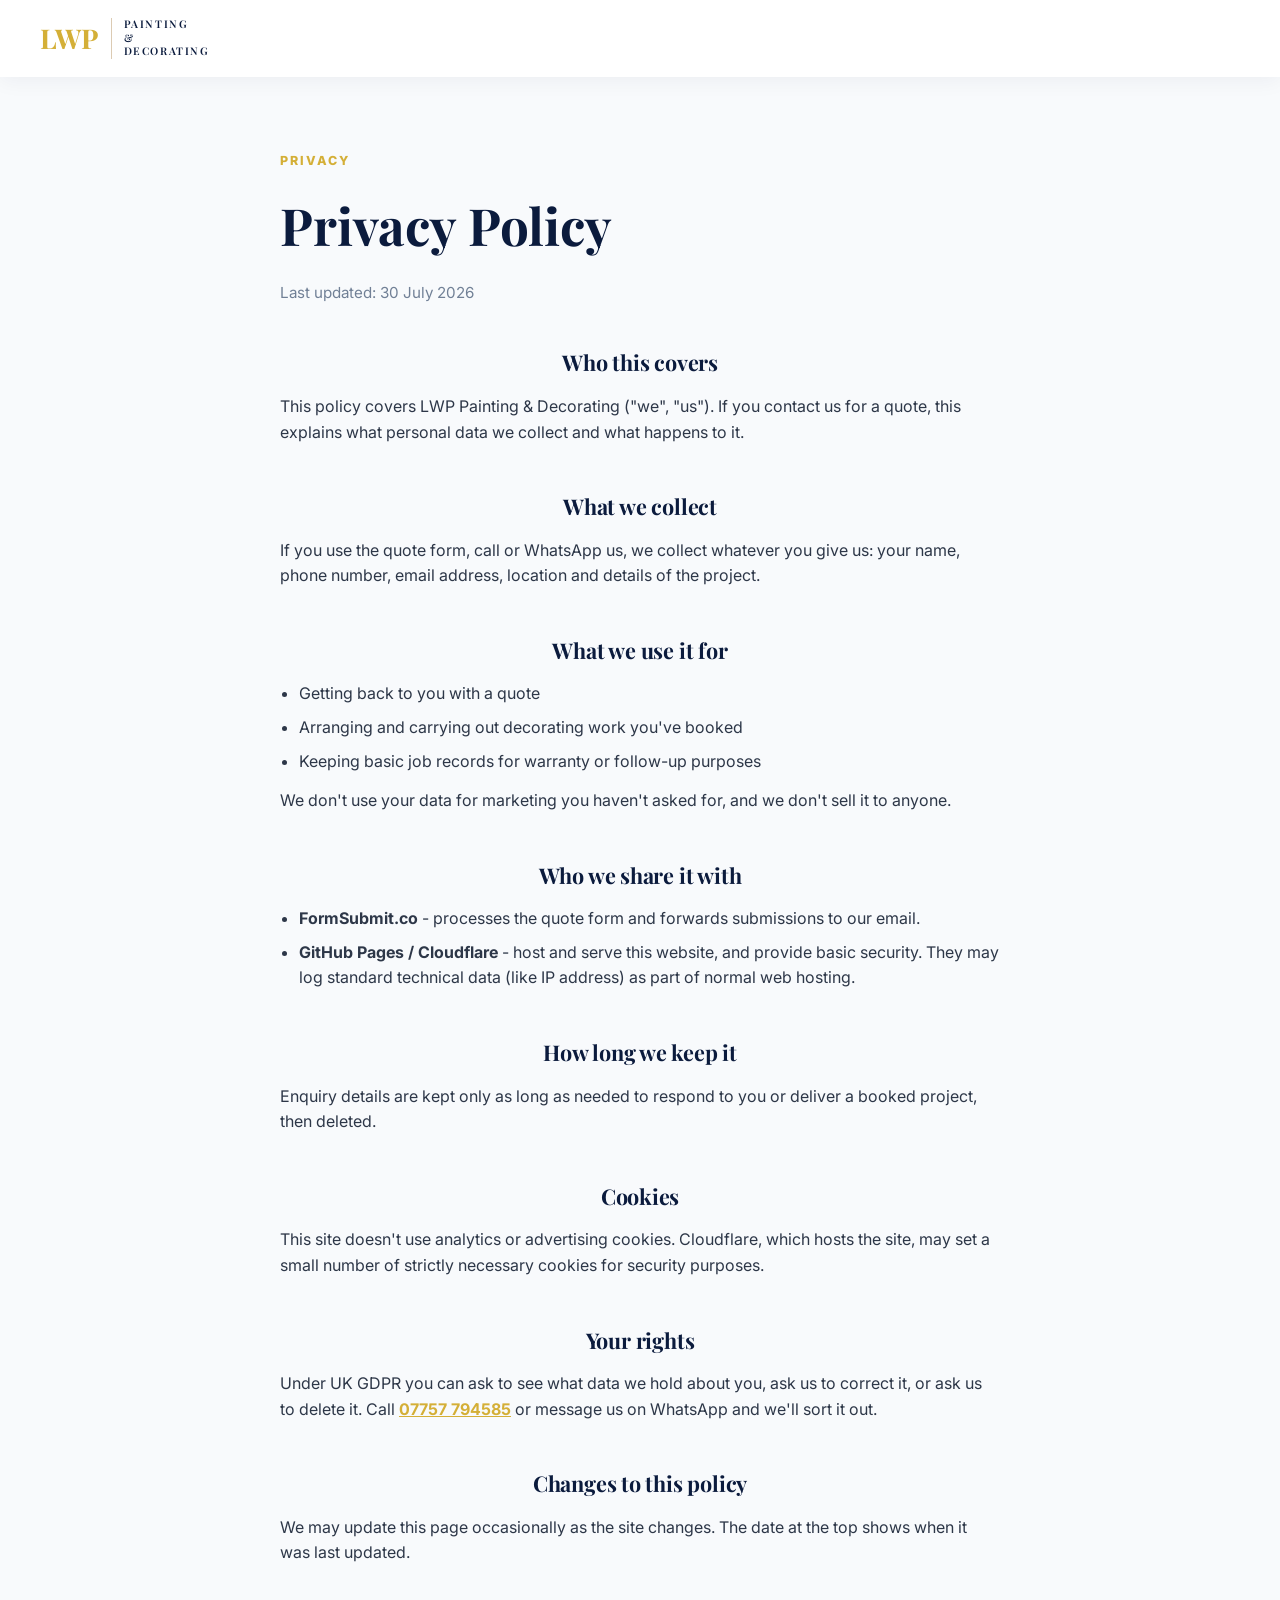
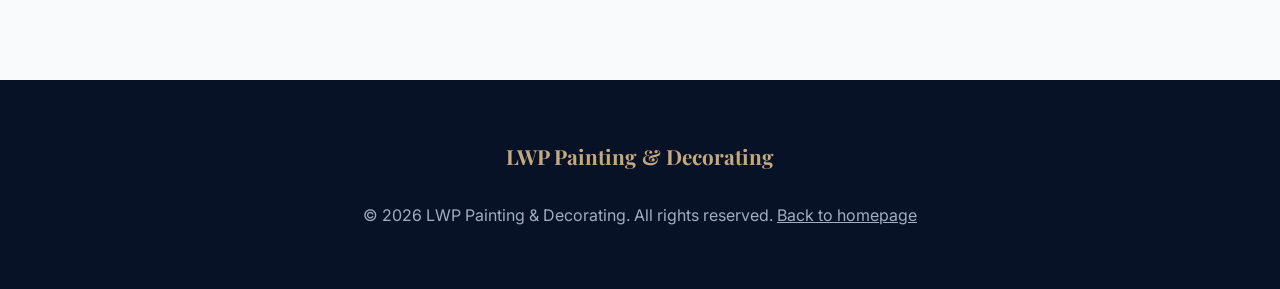
==== privacy-policy.html @ 43632a57 "Add privacy policy, sitemap and robots.txt Adds a privacy policy covering the quote form, linked fro" ====
<!DOCTYPE html>
<html lang="en">
<head>
    <meta charset="UTF-8">
    <meta name="viewport" content="width=device-width, initial-scale=1.0">
    <title>Privacy Policy | LWP Painting & Decorating</title>
    <meta name="description" content="How LWP Painting & Decorating collects, uses and protects your personal data.">
    <meta name="robots" content="index, follow">
    <link rel="preconnect" href="https://fonts.googleapis.com">
    <link rel="preconnect" href="https://fonts.gstatic.com" crossorigin>
    <link href="https://fonts.googleapis.com/css2?family=Playfair+Display:wght@600;700;800&family=Inter:wght@400;500;600;700&display=swap" rel="stylesheet">
    <link rel="stylesheet" href="css/style.css">
    <link rel="icon" type="image/png" href="images/favicon.png">
    <style>
        .policy-wrap {
            max-width: 760px;
            margin: 0 auto;
            padding: 70px 20px 100px;
        }
        .policy-wrap h1 {
            font-family: var(--serif);
            font-size: clamp(2.2rem, 5vw, 3.2rem);
            color: var(--navy);
            font-weight: 700;
        }
        .policy-wrap .updated {
            margin-top: 14px;
            color: var(--muted);
            font-size: .95rem;
        }
        .policy-body { margin-top: 40px; }
        .policy-body h2 {
            font-family: var(--serif);
            margin-top: 44px;
            margin-bottom: 14px;
            font-size: 1.35rem;
            color: var(--navy);
            font-weight: 700;
        }
        .policy-body h2:first-child { margin-top: 0; }
        .policy-body p { color: var(--ink); margin-bottom: 14px; }
        .policy-body ul { margin: 0 0 14px 1.2em; color: var(--ink); }
        .policy-body li { margin-bottom: 8px; }
        .policy-body a { color: var(--gold-bright); font-weight: 700; }
    </style>
</head>
<body>

    <header>
        <a href="/" class="logo" aria-label="LWP Painting & Decorating home">
            <span class="logo-mark">LWP</span>
            <span class="logo-sub">Painting &amp; Decorating</span>
        </a>
    </header>

    <main class="policy-wrap">
        <span class="section-eyebrow">Privacy</span>
        <h1>Privacy Policy</h1>
        <p class="updated">Last updated: 30 July 2026</p>

        <div class="policy-body">
            <h2>Who this covers</h2>
            <p>This policy covers LWP Painting &amp; Decorating ("we", "us"). If you contact us for a quote, this explains what personal data we collect and what happens to it.</p>

            <h2>What we collect</h2>
            <p>If you use the quote form, call or WhatsApp us, we collect whatever you give us: your name, phone number, email address, location and details of the project.</p>

            <h2>What we use it for</h2>
            <ul>
                <li>Getting back to you with a quote</li>
                <li>Arranging and carrying out decorating work you've booked</li>
                <li>Keeping basic job records for warranty or follow-up purposes</li>
            </ul>
            <p>We don't use your data for marketing you haven't asked for, and we don't sell it to anyone.</p>

            <h2>Who we share it with</h2>
            <ul>
                <li><strong>FormSubmit.co</strong> - processes the quote form and forwards submissions to our email.</li>
                <li><strong>GitHub Pages / Cloudflare</strong> - host and serve this website, and provide basic security. They may log standard technical data (like IP address) as part of normal web hosting.</li>
            </ul>

            <h2>How long we keep it</h2>
            <p>Enquiry details are kept only as long as needed to respond to you or deliver a booked project, then deleted.</p>

            <h2>Cookies</h2>
            <p>This site doesn't use analytics or advertising cookies. Cloudflare, which hosts the site, may set a small number of strictly necessary cookies for security purposes.</p>

            <h2>Your rights</h2>
            <p>Under UK GDPR you can ask to see what data we hold about you, ask us to correct it, or ask us to delete it. Call <a href="tel:07757794585">07757 794585</a> or message us on WhatsApp and we'll sort it out.</p>

            <h2>Changes to this policy</h2>
            <p>We may update this page occasionally as the site changes. The date at the top shows when it was last updated.</p>
        </div>
    </main>

    <footer>
        <div class="footer-brand">LWP Painting &amp; Decorating</div>
        <p style="text-align:center; color:#A0AEC0;">&copy; 2026 LWP Painting & Decorating. All rights reserved. <a href="/" style="color:#A0AEC0;">Back to homepage</a></p>
    </footer>

</body>
</html>
---- css/style.css ----
/* --- 0. BRAND TOKENS --- */
:root {
    --navy: #0B1B3D;
    --navy-deep: #071227;
    --gold: #C5A880;
    --gold-bright: #D4AF37;
    --paper: #F8FAFC;
    --ink: #2D3748;
    --muted: #718096;
    --line: #E2E8F0;
    --serif: 'Playfair Display', Georgia, 'Times New Roman', serif;
    --sans: 'Inter', -apple-system, BlinkMacSystemFont, "Segoe UI", Roboto, Helvetica, Arial, sans-serif;
}

/* --- 1. BASE STYLES & RESET --- */
* {
    margin: 0;
    padding: 0;
    box-sizing: border-box;
}

html {
    scroll-behavior: smooth;
    font-family: var(--sans);
    color: var(--ink);
    line-height: 1.6;
}

body {
    background-color: var(--paper);
    overflow-x: hidden; /* Prevents awkward side-scrolling on mobile */
}

section {
    padding: 80px 20px;
    max-width: 1200px;
    margin: 0 auto;
}

h2 {
    font-family: var(--serif);
    font-size: 2.6rem;
    color: var(--navy);
    text-align: center;
    font-weight: 700;
    letter-spacing: -0.01em;
}

.section-head {
    text-align: center;
    max-width: 720px;
    margin: 0 auto 44px;
}

.section-eyebrow {
    display: inline-block;
    font-family: var(--sans);
    font-size: 0.78rem;
    font-weight: 800;
    letter-spacing: 0.16em;
    text-transform: uppercase;
    color: var(--gold-bright);
    margin-bottom: 14px;
}

.section-head p {
    margin-top: 18px;
    color: var(--muted);
    font-size: 1.08rem;
}

/* Thin gold rule with a centered diamond, echoing the LWP brand mark */
.ornament {
    display: flex;
    align-items: center;
    justify-content: center;
    gap: 12px;
    width: 200px;
    margin: 18px auto 0;
}

.ornament::before,
.ornament::after {
    content: "";
    flex: 1;
    height: 1px;
    background: rgba(197, 168, 128, 0.55);
}

.ornament-diamond {
    width: 6px;
    height: 6px;
    background: var(--gold-bright);
    transform: rotate(45deg);
    flex: none;
}

.ornament.on-dark::before,
.ornament.on-dark::after {
    background: rgba(197, 168, 128, 0.4);
}

/* --- 2. HEADER & NAVIGATION --- */
header {
    background: #ffffff;
    padding: 18px 40px;
    display: flex;
    justify-content: space-between;
    align-items: center;
    position: sticky;       /* Kept sticky for all screen sizes */
    top: 0;
    z-index: 1000;
    box-shadow: 0 4px 20px rgba(11, 27, 61, 0.05);
    transition: transform 0.3s ease-in-out; /* Makes it slide up/down smoothly */
}

.logo {
    display: inline-flex;
    align-items: center;
    gap: 12px;
    text-decoration: none;
}

.logo-mark {
    font-family: var(--serif);
    font-weight: 700;
    font-size: 1.7rem;
    letter-spacing: 0.02em;
    color: var(--gold-bright);
    line-height: 1;
}

.logo-sub {
    font-family: var(--serif);
    font-size: 0.66rem;
    font-weight: 600;
    letter-spacing: 0.15em;
    text-transform: uppercase;
    color: var(--navy);
    border-left: 1px solid rgba(197, 168, 128, 0.6);
    padding-left: 12px;
    line-height: 1.3;
    max-width: 90px;
}

nav {
    display: flex;
    align-items: center;
    gap: 25px;
}

nav a {
    text-decoration: none;
    color: #4A5568;
    font-weight: 600;
    font-size: 1rem;
    transition: color 0.3s;
}

nav a:hover {
    color: var(--navy);
}

.nav-phone {
    color: var(--navy) !important;
    font-weight: 700;
}

nav .btn-quote {
    background: var(--navy);
    color: #ffffff !important;
    padding: 10px 22px;
    border-radius: 50px;
    transition: background 0.3s;
}

nav .btn-quote:hover {
    background: #1A365D;
}

/* --- 3. HERO SECTION --- */
#hero {
    padding: 130px 20px 150px;
    text-align: center;
    background: linear-gradient(rgba(7, 18, 39, 0.86), rgba(7, 18, 39, 0.94)), url('../images/hero-bg.jpg') no-repeat center center/cover;
    color: #ffffff;
    max-width: 100%;
}

.hero-content {
    max-width: 900px;
    margin: 0 auto;
}

.hero-eyebrow {
    display: inline-block;
    font-size: 0.8rem;
    font-weight: 800;
    letter-spacing: 0.2em;
    text-transform: uppercase;
    color: var(--gold);
}

#hero h1 {
    font-family: var(--serif);
    font-size: 3.6rem;
    margin-top: 22px;
    margin-bottom: 8px;
    font-weight: 700;
    line-height: 1.15;
    letter-spacing: -0.01em;
}

#hero p {
    font-size: 1.22rem;
    margin-top: 28px;
    margin-bottom: 42px;
    opacity: 0.92;
    max-width: 680px;
    margin-left: auto;
    margin-right: auto;
    font-weight: 300;
}

.hero-actions {
    display: flex;
    align-items: center;
    justify-content: center;
    gap: 18px;
    flex-wrap: wrap;
}

.btn-main {
    display: inline-block;
    text-decoration: none;
    background: var(--gold);
    color: var(--navy);
    padding: 18px 45px;
    font-weight: 700;
    font-size: 1.2rem;
    position: relative;
    transition: transform 0.2s, background 0.3s;
    clip-path: polygon(6% 0%, 100% 0%, 94% 100%, 0% 100%);
}

.btn-main:hover {
    background: var(--gold-bright);
    transform: scale(1.03);
}

.btn-ghost {
    display: inline-block;
    text-decoration: none;
    color: #ffffff;
    border: 1px solid rgba(255, 255, 255, 0.4);
    padding: 17px 32px;
    font-weight: 700;
    font-size: 1.05rem;
    border-radius: 4px;
    transition: border-color 0.2s, background 0.2s;
}

.btn-ghost:hover {
    border-color: var(--gold);
    background: rgba(255, 255, 255, 0.06);
}

.btn-ghost-dark {
    color: var(--navy);
    border-color: var(--navy);
}

.btn-ghost-dark:hover {
    border-color: var(--gold-bright);
    background: rgba(11, 27, 61, 0.04);
}

.hero-points {
    list-style: none;
    display: flex;
    justify-content: center;
    flex-wrap: wrap;
    gap: 12px;
    margin-top: 38px;
}

.hero-points li {
    padding: 8px 14px;
    border: 1px solid rgba(197, 168, 128, 0.4);
    border-radius: 999px;
    font-size: 0.88rem;
    font-weight: 600;
    color: #E9EDF5;
}

/* --- 4. SERVICES SECTION --- */
.services-grid {
    display: grid;
    grid-template-columns: repeat(auto-fit, minmax(300px, 1fr));
    gap: 30px;
}

.service-card {
    background: #ffffff;
    padding: 40px 30px;
    border-radius: 12px;
    box-shadow: 0 10px 30px rgba(11, 27, 61, 0.02);
    border-bottom: 4px solid var(--line);
    transition: transform 0.3s, border-color 0.3s;
}

.service-card.is-focus {
    border-bottom-color: var(--gold);
}

.service-card:hover {
    transform: translateY(-5px);
    border-color: var(--gold);
}

.service-card .card-kicker {
    display: block;
    font-size: 0.72rem;
    font-weight: 800;
    letter-spacing: 0.14em;
    text-transform: uppercase;
    color: var(--gold-bright);
    margin-bottom: 12px;
}

.service-card h3 {
    font-family: var(--serif);
    margin-bottom: 15px;
    color: var(--navy);
    font-size: 1.4rem;
    font-weight: 700;
}

/* --- 5. GALLERY SECTION --- */
.gallery-container {
    display: flex;
    flex-direction: column;
    gap: 50px;
}

.gallery-project {
    background: #ffffff;
    padding: 30px;
    border-radius: 16px;
    box-shadow: 0 10px 30px rgba(11, 27, 61, 0.02);
}

.gallery-project h3 {
    font-family: var(--serif);
    color: var(--navy);
    margin-bottom: 5px;
    font-size: 1.3rem;
}

.project-desc {
    color: var(--muted);
    margin-bottom: 25px;
}

.project-media {
    display: grid;
    grid-template-columns: 1fr 1fr;
    gap: 20px;
}

.media-box {
    position: relative;
    border-radius: 8px;
    overflow: hidden;
    background: #F1F5F9;
}

.media-box span {
    position: absolute;
    top: 15px;
    left: 15px;
    background: rgba(11, 27, 61, 0.9);
    color: #ffffff;
    padding: 4px 12px;
    font-size: 0.8rem;
    font-weight: 700;
    border-radius: 4px;
    z-index: 2;
    text-transform: uppercase;
}

.media-box img,
.media-box video {
    width: 100%;
    height: 450px;
    object-fit: cover;
    display: block;
}

.gallery-note {
    text-align: center;
    color: var(--muted);
    margin-top: 10px;
    font-size: 0.96rem;
}

/* --- 6. REVIEWS SECTION --- */
.reviews-grid {
    display: grid;
    grid-template-columns: repeat(auto-fit, minmax(280px, 1fr));
    gap: 30px;
}

.review-card {
    background: #ffffff;
    padding: 35px;
    border-radius: 12px;
    box-shadow: 0 10px 30px rgba(11, 27, 61, 0.02);
    display: flex;
    flex-direction: column;
}

.stars {
    margin-bottom: 12px;
}

.review-card h4 {
    font-family: var(--serif);
    color: var(--navy);
    margin-bottom: 12px;
}

.review-card p {
    color: #4A5568;
    font-style: italic;
    font-size: 0.95rem;
    flex-grow: 1;
    margin-bottom: 20px;
}

.reviewer {
    font-weight: 700;
    color: var(--navy);
}

/* --- 7. CONTACT FORM --- */
.form-container {
    max-width: 650px;
    margin: 0 auto;
    background: #ffffff;
    padding: 45px;
    border-radius: 16px;
    box-shadow: 0 20px 40px rgba(11, 27, 61, 0.04);
}

.form-container > p {
    text-align: center;
    margin-bottom: 35px;
    color: #4A5568;
}

.form-row {
    display: grid;
    grid-template-columns: 1fr 1fr;
    gap: 20px;
}

.form-group {
    margin-bottom: 20px;
}

.form-group label {
    display: block;
    margin-bottom: 8px;
    font-weight: 600;
    color: var(--navy);
    font-size: 0.9rem;
}

.form-group input,
.form-group select,
.form-group textarea {
    width: 100%;
    padding: 14px;
    border: 1px solid var(--line);
    background: #F8FAFC;
    border-radius: 6px;
    font-size: 1rem;
    font-family: inherit;
}

.form-group input:focus,
.form-group select:focus,
.form-group textarea:focus {
    outline: none;
    border-color: var(--gold);
    background: #ffffff;
}

.btn-submit {
    width: 100%;
    background: var(--navy);
    color: #ffffff;
    padding: 16px;
    border: none;
    border-radius: 6px;
    font-size: 1.1rem;
    font-weight: 700;
    cursor: pointer;
    transition: background 0.3s;
}

.btn-submit:hover {
    background: #1A365D;
}

/* --- 8. FOOTER & SOCIALS --- */
footer {
    background: var(--navy-deep);
    color: #A0AEC0;
    text-align: center;
    padding: 60px 20px;
}

.footer-brand {
    font-family: var(--serif);
    color: var(--gold);
    font-size: 1.3rem;
    font-weight: 700;
    margin-bottom: 30px;
}

.footer-socials {
    display: flex;
    justify-content: center;
    align-items: center;
    gap: 20px;
    margin-bottom: 35px;
}

.social-link {
    text-decoration: none;
    padding: 14px 28px;
    border-radius: 50px;
    font-weight: 700;
    font-size: 0.95rem;
    transition: transform 0.2s;
    display: inline-block;
}

.social-link:hover {
    transform: translateY(-2px);
}

.insta { background: #E1306C; color: white; }
.whatsapp { background: #25D366; color: white; }

/* --- 9. RESPONSIVE DESIGN (MOBILE) --- */
@media (max-width: 768px) {
    header {
        flex-direction: column;
        gap: 20px;
        padding: 20px;
        position: sticky;   /* Keeps it sticky on mobile so the script can control it */
        top: 0;
    }
    nav {
        flex-wrap: wrap;
        justify-content: center;
        gap: 15px;
    }
    /* Ensure text links display perfectly */
    nav a {
        display: inline-block !important;
    }
    #hero {
        padding: 90px 20px 100px;
    }
    #hero h1 {
        font-size: 2.3rem;
    }
    #hero p {
        font-size: 1.1rem;
    }
    h2 {
        font-size: 2rem;
    }
    section {
        padding: 60px 20px;
    }
    .services-grid {
        grid-template-columns: 1fr;
        gap: 20px;
    }
    .project-media {
        grid-template-columns: 1fr;
        gap: 15px;
    }
    .media-box img,
    .media-box video {
        height: 300px;
    }
    .form-container {
        padding: 30px 20px;
    }
    .form-row {
        grid-template-columns: 1fr;
        gap: 0;
    }
    .footer-socials {
        flex-direction: column;
        width: 100%;
        gap: 15px;
        align-items: center;
    }
    .social-link {
        width: 100%;
        max-width: 280px;
        text-align: center;
    }
}
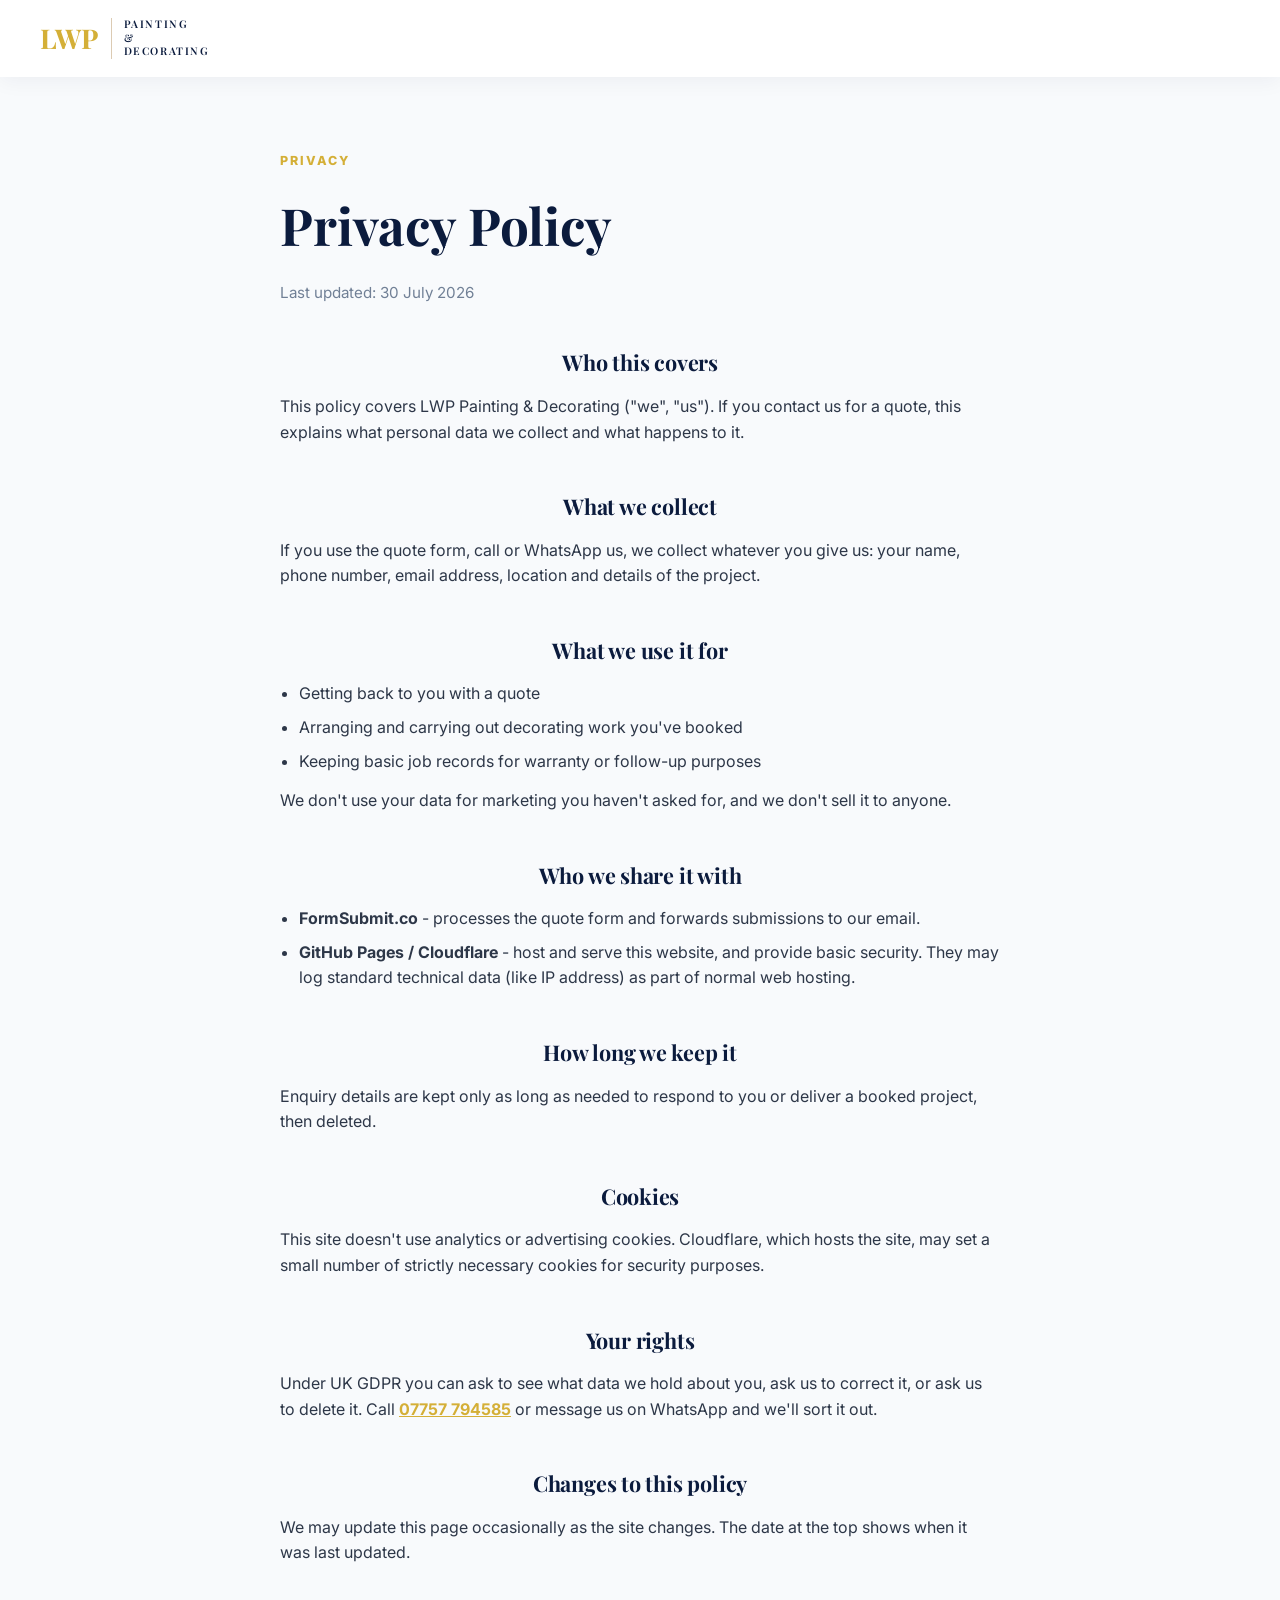
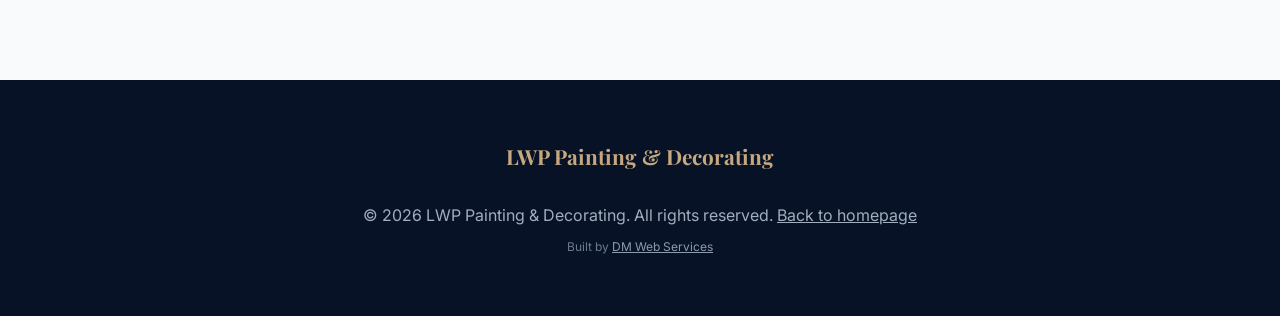
==== commit b8b32c96: "Add DM Web Services footer credit" ====
--- a/privacy-policy.html
+++ b/privacy-policy.html
@@ -6,6 +6,24 @@
     <title>Privacy Policy | LWP Painting & Decorating</title>
     <meta name="description" content="How LWP Painting & Decorating collects, uses and protects your personal data.">
     <meta name="robots" content="index, follow">
+
+    <!-- Open Graph / Facebook / WhatsApp / Instagram / Discord -->
+    <meta property="og:type" content="website">
+    <meta property="og:site_name" content="LWP Painting & Decorating">
+    <meta property="og:url" content="https://lwppaintingdecorating.co.uk/privacy-policy.html">
+    <meta property="og:title" content="Privacy Policy | LWP Painting & Decorating">
+    <meta property="og:description" content="How LWP Painting & Decorating collects, uses and protects your personal data.">
+    <meta property="og:image" content="https://lwppaintingdecorating.co.uk/images/social-preview.jpg">
+    <meta property="og:image:width" content="1200">
+    <meta property="og:image:height" content="630">
+    <meta property="og:image:type" content="image/jpeg">
+
+    <!-- Twitter Preview Card -->
+    <meta name="twitter:card" content="summary_large_image">
+    <meta name="twitter:title" content="Privacy Policy | LWP Painting & Decorating">
+    <meta name="twitter:description" content="How LWP Painting & Decorating collects, uses and protects your personal data.">
+    <meta name="twitter:image" content="https://lwppaintingdecorating.co.uk/images/social-preview.jpg">
+
     <link rel="preconnect" href="https://fonts.googleapis.com">
     <link rel="preconnect" href="https://fonts.gstatic.com" crossorigin>
     <link href="https://fonts.googleapis.com/css2?family=Playfair+Display:wght@600;700;800&family=Inter:wght@400;500;600;700&display=swap" rel="stylesheet">
@@ -96,6 +114,7 @@
     <footer>
         <div class="footer-brand">LWP Painting &amp; Decorating</div>
         <p style="text-align:center; color:#A0AEC0;">&copy; 2026 LWP Painting & Decorating. All rights reserved. <a href="/" style="color:#A0AEC0;">Back to homepage</a></p>
+        <p style="text-align:center; font-size:12px; color:#6B7A8F; margin-top:8px;">Built by <a href="https://dmwebservices.co.uk" target="_blank" rel="noopener" style="color:#8B9AAF;">DM Web Services</a></p>
     </footer>
 
 </body>
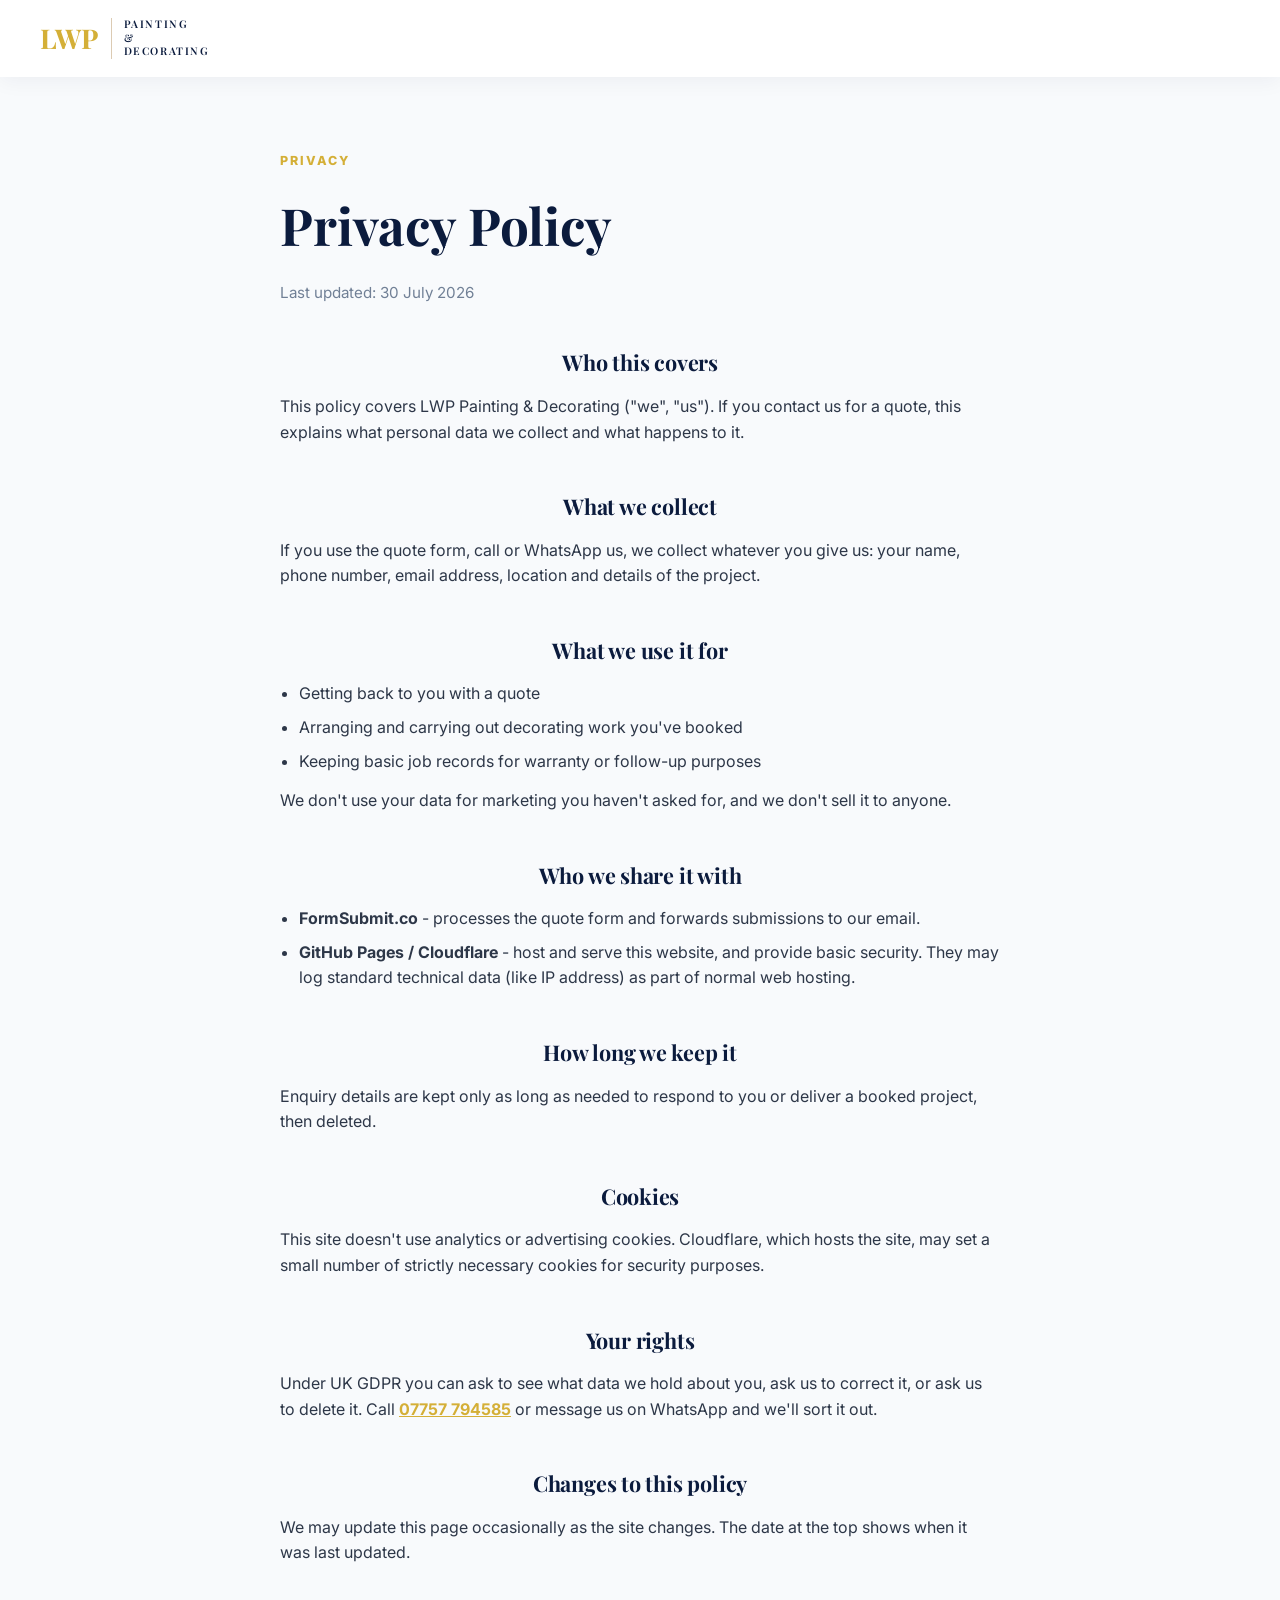
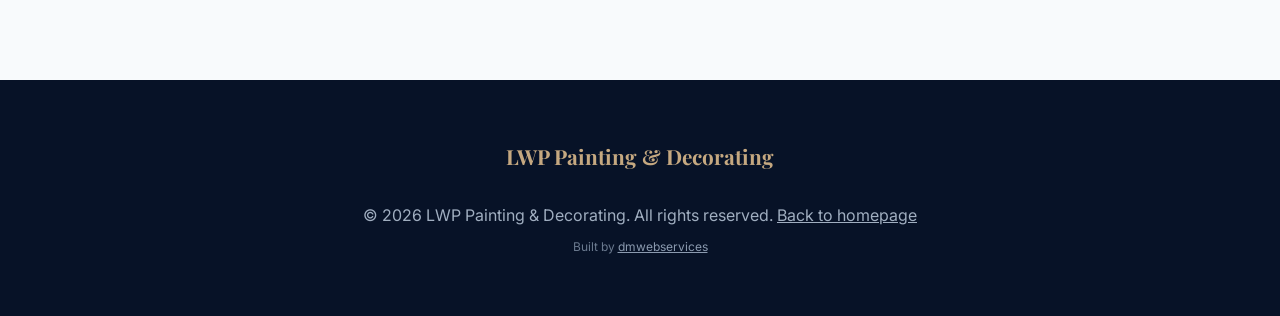
==== commit c19ab620: "Fix footer credit text: dmwebservices, not DM Web Services" ====
--- a/privacy-policy.html
+++ b/privacy-policy.html
@@ -114,7 +114,7 @@
     <footer>
         <div class="footer-brand">LWP Painting &amp; Decorating</div>
         <p style="text-align:center; color:#A0AEC0;">&copy; 2026 LWP Painting & Decorating. All rights reserved. <a href="/" style="color:#A0AEC0;">Back to homepage</a></p>
-        <p style="text-align:center; font-size:12px; color:#6B7A8F; margin-top:8px;">Built by <a href="https://dmwebservices.co.uk" target="_blank" rel="noopener" style="color:#8B9AAF;">DM Web Services</a></p>
+        <p style="text-align:center; font-size:12px; color:#6B7A8F; margin-top:8px;">Built by <a href="https://dmwebservices.co.uk" target="_blank" rel="noopener" style="color:#8B9AAF;">dmwebservices</a></p>
     </footer>
 
 </body>
